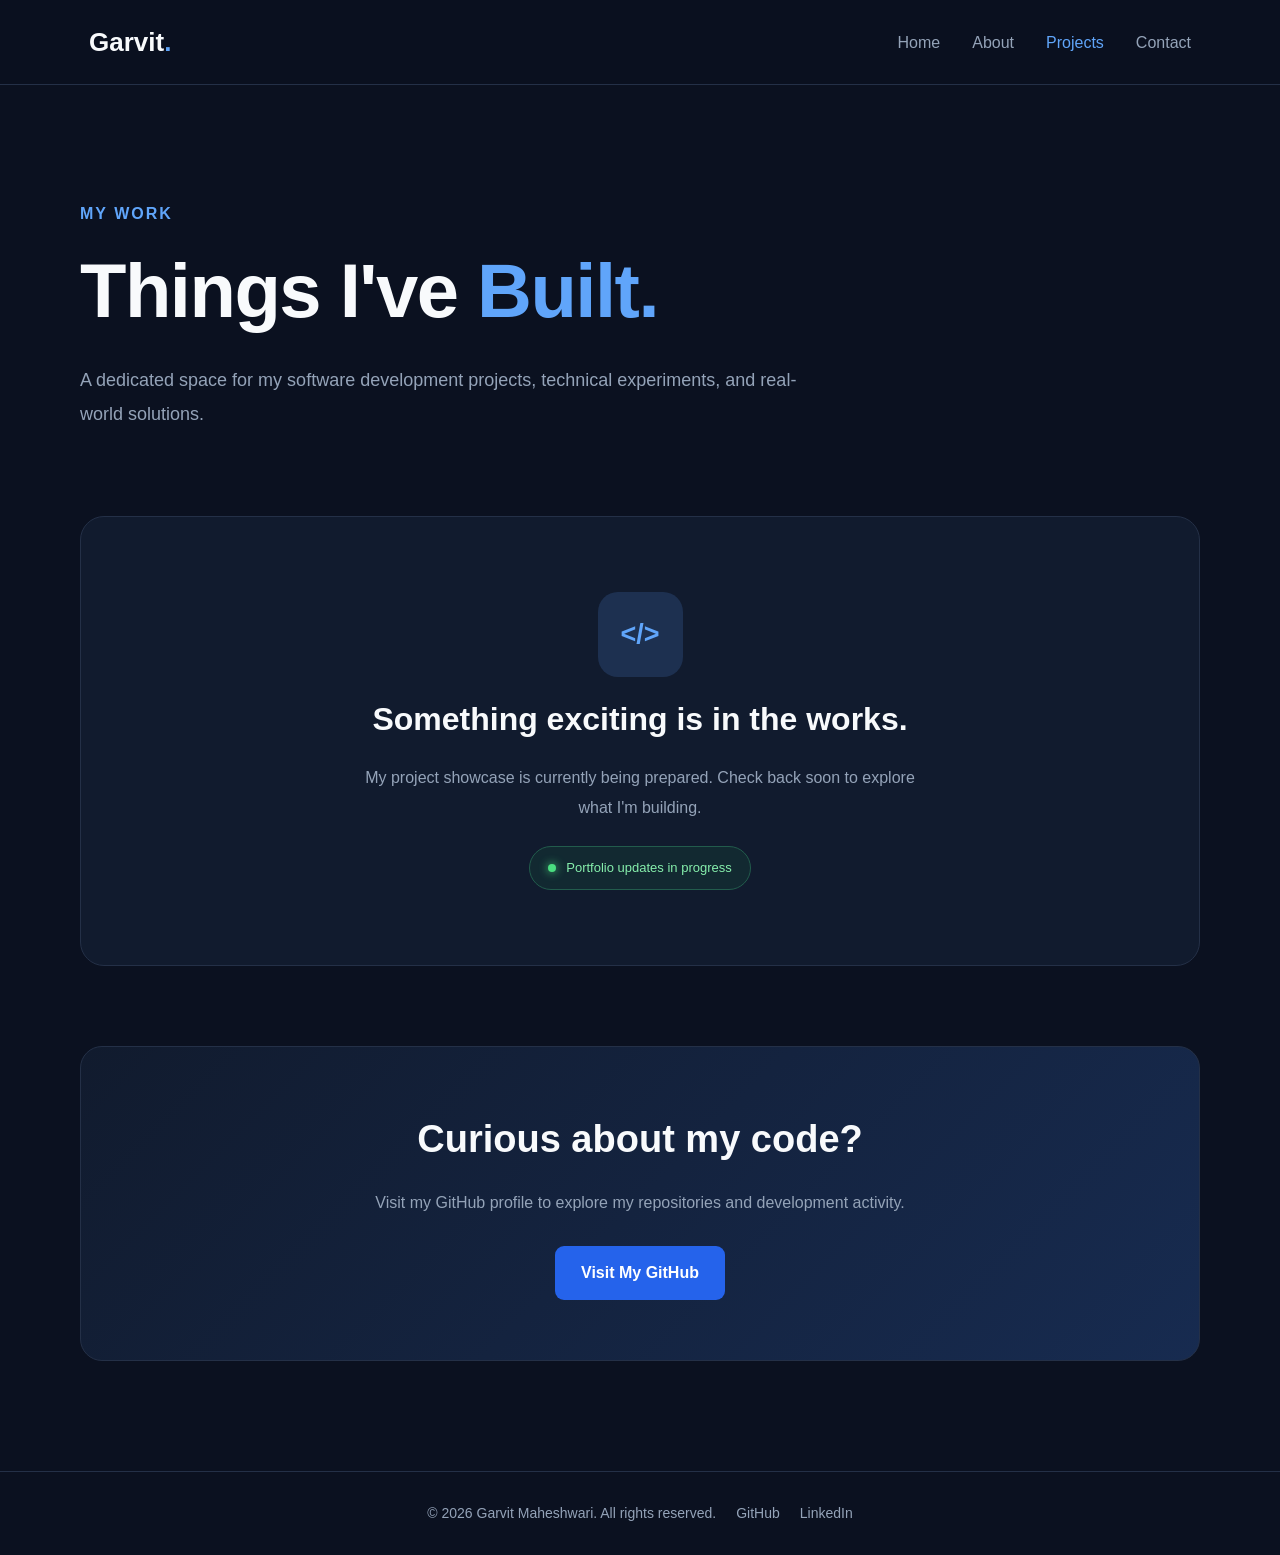
==== projects.html @ 24f5c104 "Complete responsive developer portfolio" ====
<!DOCTYPE html>
<html lang="en">
<head>
    <meta charset="UTF-8">
    <meta name="viewport"
          content="width=device-width, initial-scale=1.0">
    <meta name="description"
          content="Software development projects by Garvit Maheshwari.">

    <title>Projects | Garvit Maheshwari</title>

    <link rel="stylesheet" href="./css/style.css">
    <script src="./js/script.js" defer></script>
</head>
<body>

    <!-- NAVIGATION -->
    <header class="site-header">
        <nav class="navbar" aria-label="Main navigation">

            <a href="index.html" class="logo">
                Garvit<span>.</span>
            </a>

            <button class="menu-toggle"
                    type="button"
                    aria-label="Open navigation menu"
                    aria-expanded="false"
                    aria-controls="primary-navigation">
                <span></span>
                <span></span>
                <span></span>
            </button>

            <ul class="nav-links" id="primary-navigation">
                <li><a href="index.html">Home</a></li>
                <li><a href="about.html">About</a></li>
                <li>
                    <a href="projects.html"
                       aria-current="page">Projects</a>
                </li>
                <li><a href="contact.html">Contact</a></li>
            </ul>

        </nav>
    </header>

    <main class="projects-page">

        <!-- HERO -->
        <section class="projects-hero">

            <p class="eyebrow">MY WORK</p>

            <h1>
                Things I've <span>Built.</span>
            </h1>

            <p class="projects-description">
                A dedicated space for my software development
                projects, technical experiments, and
                real-world solutions.
            </p>

        </section>

        <!-- PROJECTS SHOWCASE -->
        <section class="projects-section"
                 aria-labelledby="projects-heading">

            <div class="projects-empty">

                <div class="projects-icon"
                     aria-hidden="true">
                    &lt;/&gt;
                </div>

                <h2 id="projects-heading">
                    Something exciting is in the works.
                </h2>

                <p>
                    My project showcase is currently being
                    prepared. Check back soon to explore
                    what I'm building.
                </p>

                <div class="project-status">
                    <span class="status-dot"></span>
                    Portfolio updates in progress
                </div>

            </div>

        </section>

        <!-- GITHUB -->
        <section class="projects-github">

            <h2>Curious about my code?</h2>

            <p>
                Visit my GitHub profile to explore my
                repositories and development activity.
            </p>

            <a href="https://github.com/Garvit0709"
               class="btn btn-primary"
               target="_blank"
               rel="noopener noreferrer">
                Visit My GitHub
            </a>

        </section>

    </main>

    <!-- FOOTER -->
    <footer class="site-footer">
        <p>
            &copy; 2026 Garvit Maheshwari.
            All rights reserved.
        </p>

        <a href="https://github.com/Garvit0709"
           target="_blank"
           rel="noopener noreferrer">GitHub</a>

        <a href="https://www.linkedin.com/in/garvit-maheshwari-7059ba31b"
           target="_blank"
           rel="noopener noreferrer">LinkedIn</a>
    </footer>

</body>
</html>
---- css/style.css ----
/* ===== GLOBAL DESIGN SYSTEM ===== */
:root {
  --bg: #0b1120;
  --surface: #111b2e;
  --text: #f8fafc;
  --muted: #94a3b8;
  --accent: #60a5fa;
  --primary: #2563eb;
  --border: #243047;
}

* {
  margin: 0;
  padding: 0;
  box-sizing: border-box;
}

html {
  scroll-behavior: smooth;
}

body {
  font-family: "Segoe UI", Arial, sans-serif;
  background: var(--bg);
  color: var(--text);
  line-height: 1.7;
}

a {
  color: inherit;
  text-decoration: none;
}

ul {
  list-style: none;
}

/* ===== NAVIGATION ===== */
.site-header {
  position: sticky;
  top: 0;
  z-index: 100;
  background: rgba(11, 17, 32, 0.95);
  border-bottom: 1px solid var(--border);
}

.navbar {
  max-width: 1150px;
  margin: auto;
  padding: 20px 24px;
  display: flex;
  justify-content: space-between;
  align-items: center;
}

.logo {
  font-size: 26px;
  font-weight: 800;
}

.logo span,
.hero h1 span {
  color: var(--accent);
}

.nav-links {
  display: flex;
  gap: 32px;
}

.nav-links a {
  color: var(--muted);
  font-weight: 500;
  transition: color 0.3s ease;
}

.nav-links a:hover,
.nav-links a[aria-current="page"] {
  color: var(--accent);
}

/* ===== HERO SECTION ===== */
.hero {
  min-height: 80vh;
  max-width: 1150px;
  margin: auto;
  padding: 110px 24px;
  display: flex;
  flex-direction: column;
  justify-content: center;
}

.eyebrow {
  color: var(--accent);
  font-weight: 600;
  letter-spacing: 2px;
  margin-bottom: 18px;
}

.hero h1 {
  font-size: clamp(38px, 6vw, 68px);
  line-height: 1.15;
  margin-bottom: 20px;
}

.hero h2 {
  font-size: clamp(20px, 3vw, 30px);
  color: var(--muted);
  margin-bottom: 24px;
}

.hero-description {
  max-width: 650px;
  color: var(--muted);
  font-size: 17px;
  margin-bottom: 32px;
}

/* ===== BUTTONS ===== */
.hero-actions {
  display: flex;
  flex-wrap: wrap;
  gap: 16px;
}

.btn {
  display: inline-block;
  padding: 13px 26px;
  border-radius: 9px;
  font-weight: 600;
  transition: transform 0.3s, background 0.3s;
}

.btn:hover {
  transform: translateY(-3px);
}

.btn-primary {
  background: var(--primary);
  color: white;
}

.btn-primary:hover {
  background: #1d4ed8;
}

.btn-outline {
  border: 1px solid var(--accent);
  color: var(--accent);
}

.btn-outline:hover {
  background: rgba(96, 165, 250, 0.1);
}

/* ===== FOOTER ===== */
.site-footer {
  border-top: 1px solid var(--border);
  padding: 30px 24px;
  display: flex;
  justify-content: center;
  align-items: center;
  flex-wrap: wrap;
  gap: 20px;
  color: var(--muted);
  font-size: 14px;
}

.site-footer a:hover {
  color: var(--accent);
}

/* ===== ACCESSIBILITY ===== */
:focus-visible {
  outline: 2px solid var(--accent);
  outline-offset: 4px;
}

/* ===== RESPONSIVE DESIGN ===== */
@media (max-width: 768px) {
  .navbar {
    flex-direction: column;
    gap: 16px;
  }

  .nav-links {
    flex-wrap: wrap;
    justify-content: center;
    gap: 12px 20px;
  }

  .hero {
    min-height: 70vh;
    padding: 75px 24px;
  }

  .hero-description {
    font-size: 16px;
  }
}

@media (max-width: 480px) {
  .hero-actions {
    flex-direction: column;
    align-items: stretch;
  }

  .btn {
    text-align: center;
  }

  .site-footer {
    text-align: center;
  }
}

@media (prefers-reduced-motion: reduce) {
  html {
    scroll-behavior: auto;
  }

  .btn,
  .nav-links a {
    transition: none;
  }
}

/* ====================================
   ABOUT PAGE - SPACING IMPROVEMENTS
==================================== */

/* Main container with left and right space */
.about-page {
    width: 100%;
    max-width: 1250px;
    margin: 0 auto;

    /* Top | Right | Bottom | Left */
    padding: 70px 65px 120px;
}

/* Hero spacing */
.about-hero {
    padding: 70px 0 100px;
}

.about-hero h1 {
    margin-top: 25px;
    margin-bottom: 35px;
    line-height: 1.2;
}

.about-lead {
    max-width: 780px;
    line-height: 2;
    margin-bottom: 25px;
}

/* More spacing between sections */
.about-section {
    padding: 85px 0;
}

.about-section h2 {
    margin-top: 15px;
    margin-bottom: 30px;
    line-height: 1.3;
}

.section-description {
    max-width: 750px;
    line-height: 1.9;
    margin-bottom: 40px;
}

/* Stats cards */
.about-stats {
    gap: 28px;
    margin-top: 65px;
}

.stat-card {
    padding: 35px 30px;
    min-height: 150px;
}

/* Skills section */
.skill-tabs {
    gap: 15px;
    margin-top: 35px;
    margin-bottom: 35px;
}

.skill-showcase {
    gap: 18px;
}

.skill-chip {
    padding: 18px 28px;
}

/* Experience section */
.experience-layout {
    gap: 35px;
    margin-top: 45px;
}

.experience-tabs {
    gap: 16px;
}

.experience-tab {
    padding: 16px 22px;
}

.experience-detail {
    padding: 45px;
    line-height: 1.9;
}

/* Education */
.feature-card {
    padding: 40px;
    gap: 30px;
}

/* Achievements */
.achievement-grid {
    gap: 28px;
    margin-top: 40px;
}

.achievement-card {
    padding: 35px 30px;
    min-height: 200px;
}

.achievement-card h3 {
    line-height: 1.5;
}

/* Contact CTA */
.about-cta {
    margin-top: 90px;
    padding: 75px 45px;
}

.about-cta p {
    line-height: 1.9;
}

/* ====================================
   TABLET RESPONSIVENESS
==================================== */

@media (max-width: 992px) {
    .about-page {
        padding: 55px 40px 90px;
    }

    .about-section {
        padding: 65px 0;
    }

    .about-stats,
    .achievement-grid {
        gap: 18px;
    }

    .experience-layout {
        grid-template-columns: 1fr;
    }
}

/* ====================================
   MOBILE RESPONSIVENESS
==================================== */

@media (max-width: 600px) {
    .about-page {
        padding: 35px 22px 75px;
    }

    .about-hero {
        padding: 50px 0 65px;
    }

    .about-hero h1 {
        font-size: clamp(36px, 9vw, 48px);
    }

    .about-lead {
        font-size: 16px;
        line-height: 1.8;
    }

    .about-section {
        padding: 50px 0;
    }

    .about-stats,
    .achievement-grid {
        grid-template-columns: 1fr;
    }

    .stat-card,
    .achievement-card {
        padding: 25px;
    }

    .experience-detail {
        padding: 25px;
    }

    .feature-card {
        padding: 25px;
        gap: 18px;
    }

    .about-cta {
        margin-top: 55px;
        padding: 45px 22px;
    }
}

/* ==========================================
   ABOUT PAGE - COMPLETE LAYOUT FIX
========================================== */

.about-page {
    width: 100%;
    max-width: 1250px;
    margin: 0 auto;
    padding: 60px 65px 110px;
    color: #f8fafc;
}

/* ===== ABOUT HERO ===== */

.about-page .about-hero {
    padding: 55px 0 75px;
}

.about-page .status-pill {
    display: inline-flex;
    align-items: center;
    gap: 10px;
    padding: 9px 18px;
    border: 1px solid #225c4c;
    border-radius: 100px;
    background: rgba(34, 197, 94, 0.08);
    color: #86efac;
    font-size: 13px;
    margin-bottom: 30px;
}

.about-page .status-dot {
    display: inline-block;
    width: 9px;
    height: 9px;
    background: #4ade80;
    border-radius: 50%;
    box-shadow: 0 0 12px #4ade80;
}

.about-page .about-hero h1 {
    font-size: clamp(42px, 6vw, 76px);
    line-height: 1.15;
    letter-spacing: -1.5px;
    margin: 20px 0 30px;
}

.about-page .about-hero h1 span,
.about-page .about-section h2 span,
.about-page .about-cta h2 span {
    color: #60a5fa;
}

.about-page .about-lead {
    max-width: 800px;
    color: #94a3b8;
    font-size: 18px;
    line-height: 1.9;
}

/* ===== STATISTICS ===== */

.about-page .about-stats {
    display: grid;
    grid-template-columns: repeat(3, minmax(0, 1fr));
    gap: 24px;
    margin-top: 55px;
}

.about-page .stat-card {
    display: flex;
    flex-direction: column;
    justify-content: center;
    gap: 12px;
    padding: 30px;
    min-height: 155px;
    background: #111b2e;
    border: 1px solid #243047;
    border-radius: 16px;
    transition: transform 0.3s, border-color 0.3s;
}

.about-page .stat-card strong {
    display: block;
    font-size: 34px;
    color: #60a5fa;
    line-height: 1.2;
}

.about-page .stat-card span {
    color: #94a3b8;
    font-size: 14px;
}

/* ===== ALL ABOUT SECTIONS ===== */

.about-page .about-section {
    padding: 75px 0;
}

.about-page .about-section h2 {
    font-size: clamp(30px, 4vw, 44px);
    margin: 12px 0 24px;
    line-height: 1.3;
}

.about-page .section-description {
    max-width: 750px;
    color: #94a3b8;
    line-height: 1.8;
    margin-bottom: 30px;
}

/* ===== SKILLS ===== */

.about-page .skill-tabs {
    display: flex;
    flex-wrap: wrap;
    gap: 12px;
    margin: 30px 0;
}

.about-page .skill-tab,
.about-page .experience-tab {
    padding: 12px 20px;
    border-radius: 10px;
    border: 1px solid #243047;
    background: #111b2e;
    color: #94a3b8;
    font: inherit;
    cursor: pointer;
    transition: 0.3s ease;
}

.about-page .skill-tab.active,
.about-page .experience-tab.active,
.about-page .skill-tab:hover,
.about-page .experience-tab:hover {
    background: #2563eb;
    border-color: #2563eb;
    color: white;
}

.about-page .skill-showcase {
    display: flex;
    flex-wrap: wrap;
    gap: 15px;
}

.about-page .skill-chip {
    padding: 16px 24px;
    background: #111b2e;
    border: 1px solid #243047;
    border-radius: 12px;
    font-weight: 600;
    transition: transform 0.3s, border-color 0.3s;
}

.about-page .skill-chip:hover {
    transform: translateY(-5px);
    border-color: #60a5fa;
}

.about-page .skill-chip.is-hidden {
    display: none;
}

/* ===== EXPERIENCE ===== */

.about-page .experience-layout {
    display: grid;
    grid-template-columns: 260px minmax(0, 1fr);
    gap: 30px;
    margin-top: 35px;
}

.about-page .experience-tabs {
    display: flex;
    flex-direction: column;
    gap: 14px;
}

.about-page .experience-tab {
    text-align: left;
}

.about-page .experience-detail {
    padding: 35px;
    background: #111b2e;
    border: 1px solid #243047;
    border-radius: 16px;
    min-height: 230px;
}

.about-page .experience-detail h3 {
    font-size: 23px;
    margin: 12px 0;
}

.about-page .experience-detail p {
    color: #94a3b8;
    line-height: 1.8;
}

.about-page .experience-date,
.about-page .company {
    color: #60a5fa !important;
}

/* ===== EDUCATION ===== */

.about-page .feature-card {
    display: flex;
    align-items: center;
    gap: 25px;
    padding: 35px;
    background: #111b2e;
    border: 1px solid #243047;
    border-radius: 16px;
}

.about-page .feature-icon {
    font-size: 40px;
}

.about-page .feature-card p {
    color: #94a3b8;
    line-height: 1.8;
}

/* ===== ACHIEVEMENTS ===== */

.about-page .achievement-grid {
    display: grid;
    grid-template-columns: repeat(3, minmax(0, 1fr));
    gap: 22px;
    margin-top: 35px;
}

.about-page .achievement-card {
    padding: 28px;
    background: #111b2e;
    border: 1px solid #243047;
    border-radius: 16px;
    transition: transform 0.3s, border-color 0.3s;
}

.about-page .achievement-card h3 {
    font-size: 17px;
    margin: 15px 0 10px;
}

.about-page .achievement-card p {
    color: #94a3b8;
    font-size: 14px;
}

.about-page .achievement-card > span {
    font-size: 28px;
}

.about-page .stat-card:hover,
.about-page .achievement-card:hover,
.about-page .feature-card:hover {
    transform: translateY(-5px);
    border-color: #60a5fa;
}

/* ===== CONTACT CTA ===== */

.about-page .about-cta {
    text-align: center;
    padding: 65px 35px;
    margin-top: 65px;
    background: linear-gradient(135deg, #111b2e, #172b50);
    border: 1px solid #243047;
    border-radius: 20px;
}

.about-page .about-cta h2 {
    font-size: clamp(28px, 4vw, 42px);
}

.about-page .about-cta p {
    color: #94a3b8;
    margin: 20px 0 30px;
}

/* ===== SCROLL ANIMATIONS ===== */

.about-page .reveal {
    opacity: 1;
    transform: none;
}

/* ===== TABLET ===== */

@media (max-width: 992px) {
    .about-page {
        padding: 50px 40px 90px;
    }

    .about-page .experience-layout {
        grid-template-columns: 1fr;
    }

    .about-page .experience-tabs {
        flex-direction: row;
        flex-wrap: wrap;
    }

    .about-page .achievement-grid {
        grid-template-columns: repeat(2, minmax(0, 1fr));
    }
}

/* ===== MOBILE ===== */

@media (max-width: 600px) {
    .about-page {
        padding: 35px 22px 70px;
    }

    .about-page .about-hero {
        padding: 45px 0 55px;
    }

    .about-page .about-hero h1 {
        font-size: 40px;
    }

    .about-page .about-lead {
        font-size: 16px;
    }

    .about-page .about-stats,
    .about-page .achievement-grid {
        grid-template-columns: 1fr;
    }

    .about-page .about-section {
        padding: 50px 0;
    }

    .about-page .stat-card,
    .about-page .achievement-card,
    .about-page .experience-detail,
    .about-page .feature-card {
        padding: 24px;
    }

    .about-page .about-cta {
        padding: 45px 22px;
    }
}

/* Skill filter visibility */
.about-page .skill-chip.is-hidden {
    display: none !important;
}

/* Interactive button cursor */
.about-page .skill-tab,
.about-page .experience-tab {
    cursor: pointer;
}

/* Active skill and experience buttons */
.about-page .skill-tab.active,
.about-page .experience-tab.active {
    background-color: #2563eb;
    color: #ffffff;
    border-color: #2563eb;
}

/* ====================================
   PROJECTS PAGE
==================================== */

.projects-page {
    width: 100%;
    max-width: 1250px;
    margin: 0 auto;
    padding: 80px 65px 110px;
}

/* Hero */
.projects-hero {
    padding: 35px 0 65px;
}

.projects-hero h1 {
    font-size: clamp(42px, 6vw, 76px);
    line-height: 1.15;
    letter-spacing: -1.5px;
    margin: 20px 0 28px;
}

.projects-hero h1 span {
    color: var(--accent);
}

.projects-description {
    color: var(--muted);
    font-size: 18px;
    line-height: 1.9;
    max-width: 750px;
}

/* Empty projects state */
.projects-section {
    margin: 20px 0 80px;
}

.projects-empty {
    min-height: 420px;
    padding: 75px 35px;
    background: var(--surface);
    border: 1px solid var(--border);
    border-radius: 24px;

    display: flex;
    flex-direction: column;
    align-items: center;
    justify-content: center;
    text-align: center;
    gap: 22px;

    transition: border-color 0.3s ease,
                transform 0.3s ease;
}

.projects-empty:hover {
    border-color: var(--accent);
    transform: translateY(-4px);
}

.projects-icon {
    width: 85px;
    height: 85px;
    display: flex;
    align-items: center;
    justify-content: center;
    border-radius: 20px;
    background: #1d3050;
    color: var(--accent);
    font-size: 27px;
    font-weight: 800;
}

.projects-empty h2 {
    font-size: clamp(23px, 3vw, 32px);
    line-height: 1.3;
}

.projects-empty > p {
    max-width: 560px;
    color: var(--muted);
    line-height: 1.9;
}

/* Status indicator */
.project-status {
    display: inline-flex;
    align-items: center;
    gap: 10px;
    padding: 10px 18px;
    border-radius: 100px;
    border: 1px solid #225c4c;
    background: rgba(34, 197, 94, 0.08);
    color: #86efac;
    font-size: 13px;
}

.project-status .status-dot {
    width: 8px;
    height: 8px;
    background: #4ade80;
    border-radius: 50%;
    box-shadow: 0 0 10px #4ade80;
}

/* GitHub section */
.projects-github {
    padding: 60px 35px;
    text-align: center;
    background: linear-gradient(135deg, #111b2e, #172b50);
    border: 1px solid var(--border);
    border-radius: 22px;
}

.projects-github h2 {
    font-size: clamp(25px, 4vw, 38px);
}

.projects-github p {
    color: var(--muted);
    margin: 18px auto 30px;
    max-width: 550px;
}

.projects-github .btn {
    display: inline-block;
}

/* Responsive layout */
@media (max-width: 992px) {
    .projects-page {
        padding: 60px 40px 90px;
    }
}

@media (max-width: 600px) {
    .projects-page {
        padding: 40px 22px 75px;
    }

    .projects-hero {
        padding: 25px 0 45px;
    }

    .projects-description {
        font-size: 16px;
    }

    .projects-empty {
        padding: 50px 22px;
        min-height: 360px;
    }

    .projects-section {
        margin-bottom: 55px;
    }

    .projects-github {
        padding: 45px 22px;
    }
}

@media (prefers-reduced-motion: reduce) {
    .projects-empty {
        transition: none;
    }

    .projects-empty:hover {
        transform: none;
    }
}

/* =========================================
   CONTACT PAGE
========================================= */

.contact-page {
    width: 100%;
    max-width: 1250px;
    margin: 0 auto;
    padding: 80px 65px 110px;
}

/* ===== HERO ===== */

.contact-hero {
    padding: 35px 0 75px;
}

.contact-hero h1 {
    font-size: clamp(42px, 6vw, 76px);
    line-height: 1.15;
    letter-spacing: -1.5px;
    margin: 20px 0 30px;
}

.contact-hero h1 span,
.contact-bottom h2 span {
    color: var(--accent);
}

.contact-hero > p:last-child {
    color: var(--muted);
    font-size: 18px;
    line-height: 1.9;
    max-width: 760px;
}

/* ===== TWO COLUMN LAYOUT ===== */

.contact-layout {
    display: grid;
    grid-template-columns: minmax(0, 0.9fr) minmax(0, 1.1fr);
    gap: 45px;
    align-items: start;
}

/* ===== CONTACT INFORMATION ===== */

.contact-info h2 {
    font-size: 32px;
    margin-bottom: 14px;
}

.contact-intro {
    color: var(--muted);
    line-height: 1.8;
    margin-bottom: 30px;
}

.contact-card {
    display: flex;
    align-items: center;
    gap: 18px;
    padding: 24px;
    margin-bottom: 18px;

    background: var(--surface);
    border: 1px solid var(--border);
    border-radius: 16px;

    transition: transform 0.3s,
                border-color 0.3s,
                background 0.3s;
}

.contact-card:hover {
    transform: translateY(-4px);
    border-color: var(--accent);
    background: #172640;
}

.contact-icon {
    width: 52px;
    height: 52px;
    flex-shrink: 0;

    display: flex;
    align-items: center;
    justify-content: center;

    background: #1d3050;
    color: var(--accent);
    border-radius: 13px;

    font-size: 20px;
    font-weight: 700;
}

.contact-card-text {
    display: flex;
    flex-direction: column;
    gap: 5px;
    min-width: 0;
}

.contact-card-text strong {
    color: var(--text);
    font-size: 17px;
}

.contact-card-text > span {
    color: var(--muted);
    font-size: 14px;
    overflow-wrap: anywhere;
}

.contact-arrow {
    margin-left: auto;
    color: var(--accent);
    font-size: 22px;
}

.contact-note {
    display: flex;
    align-items: flex-start;
    gap: 12px;
    margin-top: 30px;

    color: var(--muted);
    font-size: 14px;
    line-height: 1.7;
}

.contact-note-dot {
    width: 9px;
    height: 9px;
    flex-shrink: 0;
    margin-top: 7px;

    border-radius: 50%;
    background: #4ade80;
    box-shadow: 0 0 10px #4ade80;
}

/* ===== CONTACT FORM ===== */

.contact-form-card {
    padding: 38px;
    background: var(--surface);
    border: 1px solid var(--border);
    border-radius: 22px;
}

.form-heading {
    margin-bottom: 30px;
}

.form-heading h2 {
    font-size: 29px;
    margin-bottom: 10px;
}

.form-heading p {
    color: var(--muted);
    font-size: 15px;
    line-height: 1.7;
}

.form-group {
    display: flex;
    flex-direction: column;
    gap: 10px;
    margin-bottom: 24px;
}

.form-group label {
    font-size: 14px;
    font-weight: 600;
    color: #e2e8f0;
}

.form-group input,
.form-group select,
.form-group textarea {
    width: 100%;
    min-width: 0;
    padding: 15px 17px;

    background: #0b1120;
    color: #f8fafc;

    border: 1px solid #334155;
    border-radius: 10px;

    font: inherit;
    font-size: 15px;

    outline: none;
    transition: border-color 0.3s,
                box-shadow 0.3s;
}

.form-group input::placeholder,
.form-group textarea::placeholder {
    color: #718096;
}

.form-group input:focus,
.form-group select:focus,
.form-group textarea:focus {
    border-color: var(--accent);
    box-shadow: 0 0 0 3px rgba(96,165,250,0.12);
}

.form-group textarea {
    resize: vertical;
    min-height: 140px;
}

.form-group select {
    cursor: pointer;
}

/* Submit button */

.contact-submit {
    width: 100%;
    padding: 16px 22px;

    display: flex;
    justify-content: center;
    align-items: center;
    gap: 12px;

    background: var(--primary);
    color: white;

    border: none;
    border-radius: 10px;

    font: inherit;
    font-weight: 600;
    cursor: pointer;

    transition: background 0.3s,
                transform 0.3s;
}

.contact-submit:hover {
    background: #1d4ed8;
    transform: translateY(-3px);
}

.contact-submit:focus-visible {
    outline: 2px solid var(--accent);
    outline-offset: 4px;
}

.form-feedback {
    margin-top: 14px;
    color: #86efac;
    font-size: 14px;
}

.form-feedback:empty {
    display: none;
}

.form-disclaimer {
    color: var(--muted);
    font-size: 12px;
    line-height: 1.7;
    margin-top: 20px;
}

/* ===== BOTTOM CTA ===== */

.contact-bottom {
    margin-top: 100px;
    padding: 65px 35px;
    text-align: center;

    background: linear-gradient(135deg, #111b2e, #172b50);
    border: 1px solid var(--border);
    border-radius: 22px;
}

.contact-bottom h2 {
    font-size: clamp(28px, 4vw, 42px);
    margin: 18px 0;
}

.contact-bottom > p:last-child {
    max-width: 600px;
    margin: auto;
    color: var(--muted);
    line-height: 1.8;
}

/* ===== TABLET ===== */

@media (max-width: 992px) {
    .contact-page {
        padding: 60px 40px 90px;
    }

    .contact-layout {
        grid-template-columns: 1fr;
        gap: 45px;
    }
}

/* ===== MOBILE ===== */

@media (max-width: 600px) {
    .contact-page {
        padding: 40px 22px 75px;
    }

    .contact-hero {
        padding: 25px 0 50px;
    }

    .contact-hero > p:last-child {
        font-size: 16px;
    }

    .contact-info h2 {
        font-size: 27px;
    }

    .contact-form-card {
        padding: 25px 20px;
    }

    .contact-card {
        padding: 18px;
        gap: 12px;
    }

    .contact-icon {
        width: 44px;
        height: 44px;
    }

    .contact-bottom {
        margin-top: 65px;
        padding: 45px 22px;
    }
}

@media (prefers-reduced-motion: reduce) {
    .contact-card,
    .contact-submit {
        transition: none;
    }

    .contact-card:hover,
    .contact-submit:hover {
        transform: none;
    }
}

/* ===== RESUME DOWNLOAD BUTTON ===== */

.btn-resume {
    background: #172640;
    color: #e2e8f0;
    border: 1px solid #334155;
}

.btn-resume:hover {
    background: #223653;
    border-color: #60a5fa;
    color: #ffffff;
}

/* ===== FINAL RESPONSIVE NAVIGATION ===== */

.menu-toggle {
    display: none;
    width: 44px;
    height: 44px;
    padding: 10px;
    border: 1px solid var(--border);
    border-radius: 10px;
    background: var(--surface);
    cursor: pointer;
}

.menu-toggle span {
    display: block;
    width: 100%;
    height: 2px;
    margin: 5px 0;
    border-radius: 2px;
    background: var(--text);
}

@media (max-width: 768px) {
    .navbar {
        display: flex;
        flex-direction: row;
        flex-wrap: wrap;
        justify-content: space-between;
        align-items: center;
        gap: 12px;
        padding: 16px 22px;
    }

    .menu-toggle {
        display: block;
    }

    .nav-links {
        display: none;
        flex-direction: column;
        width: 100%;
        gap: 0;
        padding: 10px 0;
    }

    .nav-links.menu-open {
        display: flex;
    }

    .nav-links li {
        width: 100%;
    }

    .nav-links a {
        display: block;
        padding: 12px 14px;
        border-radius: 8px;
    }

    .nav-links a:hover {
        background: var(--surface);
    }
}
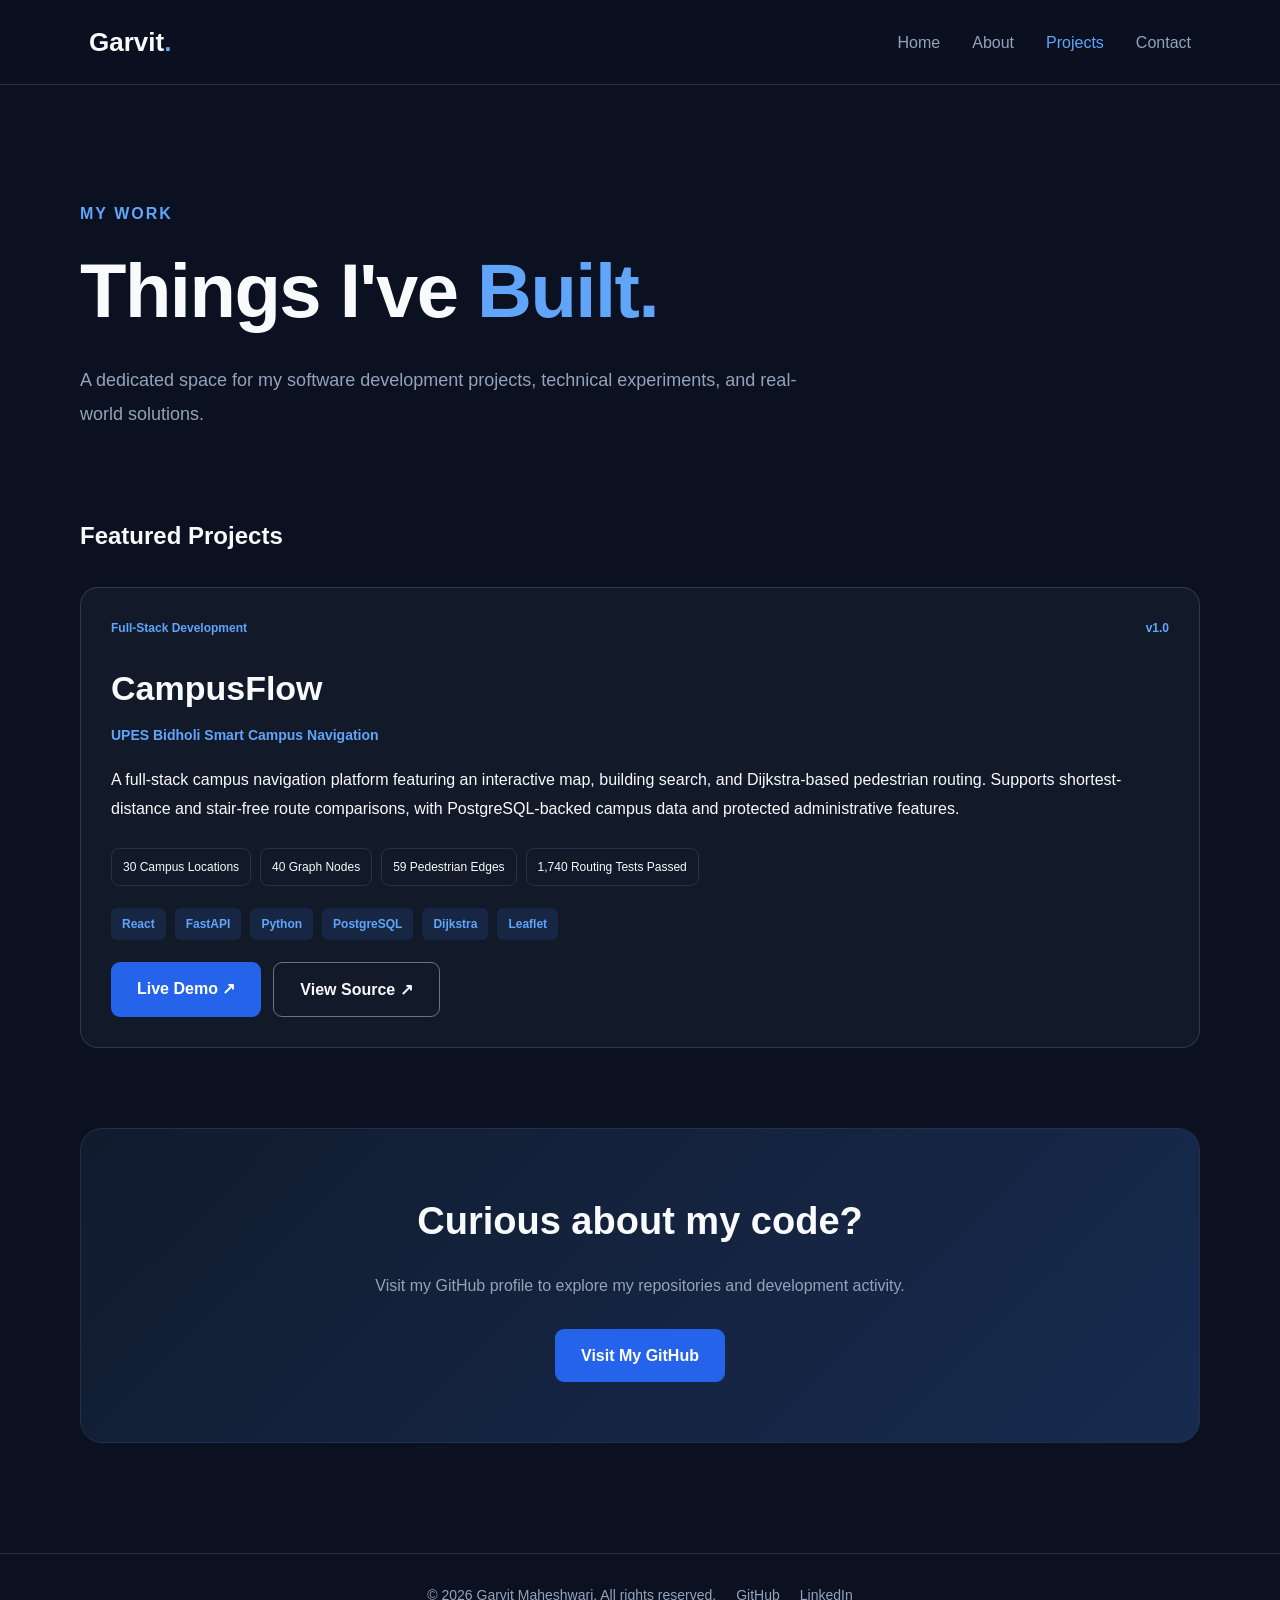
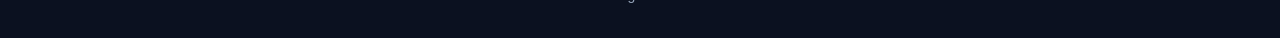
==== commit 87d81de1: "Add CampusFlow v1.0 to featured projects" ====
--- a/projects.html
+++ b/projects.html
@@ -66,34 +66,80 @@
         </section>
 
         <!-- PROJECTS SHOWCASE -->
-        <section class="projects-section"
-                 aria-labelledby="projects-heading">
+        
+<!-- PROJECTS SHOWCASE -->
+<section class="projects-section"
+         aria-labelledby="projects-heading">
 
-            <div class="projects-empty">
+    <h2 id="projects-heading">Featured Projects</h2>
 
-                <div class="projects-icon"
-                     aria-hidden="true">
-                    &lt;/&gt;
-                </div>
+    <div class="portfolio-project-grid">
 
-                <h2 id="projects-heading">
-                    Something exciting is in the works.
-                </h2>
+        <article class="portfolio-project-card">
 
-                <p>
-                    My project showcase is currently being
-                    prepared. Check back soon to explore
-                    what I'm building.
-                </p>
-
-                <div class="project-status">
-                    <span class="status-dot"></span>
-                    Portfolio updates in progress
-                </div>
-
+            <div class="portfolio-project-top">
+                <span class="portfolio-project-category">
+                    Full-Stack Development
+                </span>
+                <span class="portfolio-project-version">
+                    v1.0
+                </span>
             </div>
 
-        </section>
+            <h3>CampusFlow</h3>
+
+            <p class="portfolio-project-subtitle">
+                UPES Bidholi Smart Campus Navigation
+            </p>
+
+            <p class="portfolio-project-description">
+                A full-stack campus navigation platform
+                featuring an interactive map, building
+                search, and Dijkstra-based pedestrian
+                routing. Supports shortest-distance and
+                stair-free route comparisons, with
+                PostgreSQL-backed campus data and
+                protected administrative features.
+            </p>
+
+            <div class="portfolio-project-highlights">
+                <span>30 Campus Locations</span>
+                <span>40 Graph Nodes</span>
+                <span>59 Pedestrian Edges</span>
+                <span>1,740 Routing Tests Passed</span>
+            </div>
+
+            <div class="portfolio-project-tech">
+                <span>React</span>
+                <span>FastAPI</span>
+                <span>Python</span>
+                <span>PostgreSQL</span>
+                <span>Dijkstra</span>
+                <span>Leaflet</span>
+            </div>
+
+            <div class="portfolio-project-actions">
+                <a href="https://garvit0709.github.io/CampusFlow/"
+                   class="btn btn-primary"
+                   target="_blank"
+                   rel="noopener noreferrer">
+                    Live Demo ↗
+                </a>
+
+                <a href="https://github.com/Garvit0709/CampusFlow"
+                   class="btn portfolio-project-secondary"
+                   target="_blank"
+                   rel="noopener noreferrer">
+                    View Source ↗
+                </a>
+            </div>
+
+        </article>
+
+    </div>
+
+</section>
+
 
         <!-- GITHUB -->
         <section class="projects-github">
--- a/css/style.css
+++ b/css/style.css
@@ -1412,3 +1412,110 @@
         background: var(--surface);
     }
 }
+
+/* Featured project showcase */
+
+.portfolio-project-grid {
+    display: grid;
+    grid-template-columns: repeat(auto-fit, minmax(min(100%, 320px), 1fr));
+    gap: 24px;
+    margin-top: 30px;
+}
+
+.portfolio-project-card {
+    padding: 30px;
+    border: 1px solid rgba(130, 150, 180, 0.25);
+    border-radius: 18px;
+    background: rgba(130, 150, 180, 0.06);
+    transition: transform 0.2s ease, border-color 0.2s ease;
+}
+
+.portfolio-project-card:hover {
+    transform: translateY(-4px);
+    border-color: #3b82f6;
+}
+
+.portfolio-project-top {
+    display: flex;
+    justify-content: space-between;
+    align-items: center;
+    gap: 12px;
+    margin-bottom: 22px;
+}
+
+.portfolio-project-category,
+.portfolio-project-version {
+    font-size: 12px;
+    font-weight: 600;
+    color: #60a5fa;
+}
+
+.portfolio-project-card h3 {
+    font-size: clamp(26px, 4vw, 34px);
+    margin-bottom: 6px;
+}
+
+.portfolio-project-subtitle {
+    font-size: 14px;
+    font-weight: 600;
+    color: #60a5fa;
+    margin-bottom: 18px;
+}
+
+.portfolio-project-description {
+    line-height: 1.8;
+    margin-bottom: 24px;
+}
+
+.portfolio-project-highlights,
+.portfolio-project-tech {
+    display: flex;
+    flex-wrap: wrap;
+    gap: 9px;
+    margin-bottom: 22px;
+}
+
+.portfolio-project-highlights span {
+    padding: 8px 11px;
+    border: 1px solid rgba(130, 150, 180, 0.2);
+    border-radius: 8px;
+    font-size: 12px;
+}
+
+.portfolio-project-tech span {
+    padding: 6px 11px;
+    background: rgba(59, 130, 246, 0.12);
+    color: #60a5fa;
+    border-radius: 6px;
+    font-size: 12px;
+    font-weight: 600;
+}
+
+.portfolio-project-actions {
+    display: flex;
+    flex-wrap: wrap;
+    gap: 12px;
+}
+
+.portfolio-project-secondary {
+    border: 1px solid #64748b;
+    background: transparent;
+    color: inherit;
+}
+
+@media (max-width: 480px) {
+    .portfolio-project-card {
+        padding: 20px;
+    }
+
+    .portfolio-project-actions a {
+        flex: 1;
+        text-align: center;
+    }
+}
+
+@media (prefers-reduced-motion: reduce) {
+    .portfolio-project-card {
+        transition: none;
+    }
+}
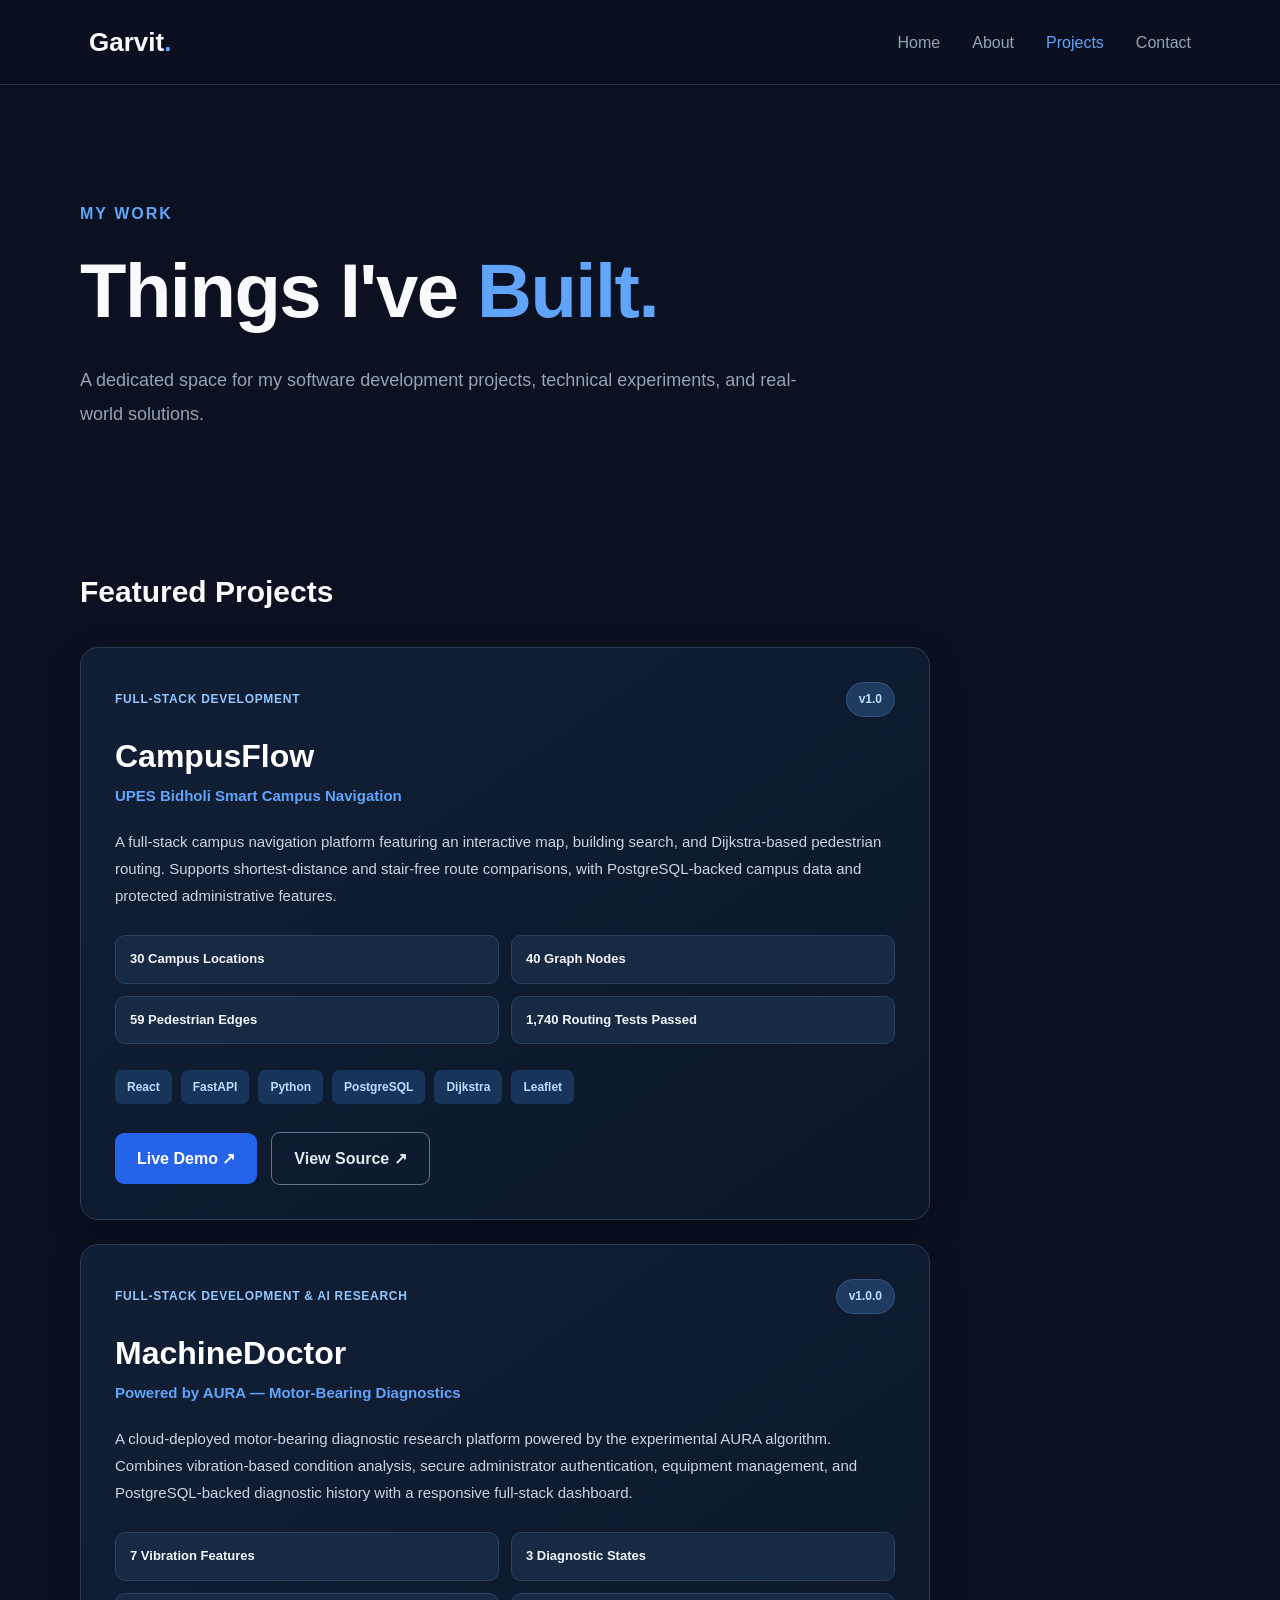
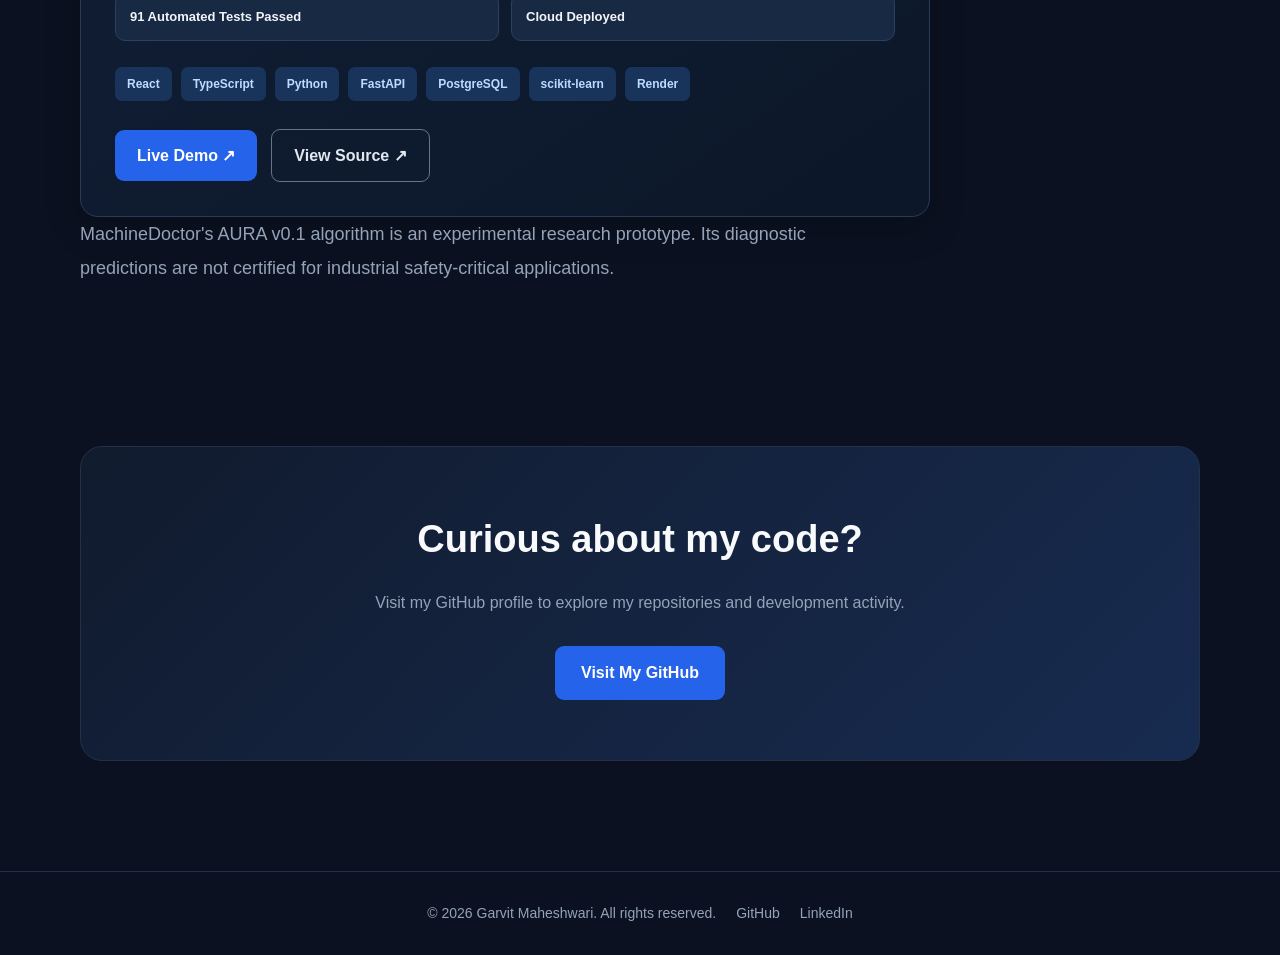
==== commit 61814e52: "Add MachineDoctor v1.0.0 to featured portfolio projects" ====
--- a/projects.html
+++ b/projects.html
@@ -6,13 +6,14 @@
     <meta name="viewport"
           content="width=device-width, initial-scale=1.0">
     <meta name="description"
-          content="Software development projects by Garvit Maheshwari.">
+          content="Explore software development and research projects by Garvit Maheshwari, including CampusFlow and MachineDoctor.">
 
     <title>Projects | Garvit Maheshwari</title>
 
     <link rel="stylesheet" href="./css/style.css">
     <script src="./js/script.js" defer></script>
 </head>
+
 <body>
 
     <!-- NAVIGATION -->
@@ -65,81 +66,160 @@
 
         </section>
 
-        <!-- PROJECTS SHOWCASE -->
-        
-<!-- PROJECTS SHOWCASE -->
-<section class="projects-section"
-         aria-labelledby="projects-heading">
-
-    <h2 id="projects-heading">Featured Projects</h2>
-
-    <div class="portfolio-project-grid">
-
-        <article class="portfolio-project-card">
-
-            <div class="portfolio-project-top">
-                <span class="portfolio-project-category">
-                    Full-Stack Development
-                </span>
-                <span class="portfolio-project-version">
-                    v1.0
-                </span>
+        <!-- FEATURED PROJECTS -->
+        <section class="projects-section"
+                 aria-labelledby="projects-heading">
+
+            <h2 id="projects-heading">
+                Featured Projects
+            </h2>
+
+            <div class="portfolio-project-grid">
+
+                <!-- PROJECT 1: CAMPUSFLOW -->
+                <article class="portfolio-project-card">
+
+                    <div class="portfolio-project-top">
+                        <span class="portfolio-project-category">
+                            Full-Stack Development
+                        </span>
+
+                        <span class="portfolio-project-version">
+                            v1.0
+                        </span>
+                    </div>
+
+                    <h3>CampusFlow</h3>
+
+                    <p class="portfolio-project-subtitle">
+                        UPES Bidholi Smart Campus Navigation
+                    </p>
+
+                    <p class="portfolio-project-description">
+                        A full-stack campus navigation platform
+                        featuring an interactive map, building
+                        search, and Dijkstra-based pedestrian
+                        routing. Supports shortest-distance and
+                        stair-free route comparisons, with
+                        PostgreSQL-backed campus data and
+                        protected administrative features.
+                    </p>
+
+                    <div class="portfolio-project-highlights">
+                        <span>30 Campus Locations</span>
+                        <span>40 Graph Nodes</span>
+                        <span>59 Pedestrian Edges</span>
+                        <span>1,740 Routing Tests Passed</span>
+                    </div>
+
+                    <div class="portfolio-project-tech">
+                        <span>React</span>
+                        <span>FastAPI</span>
+                        <span>Python</span>
+                        <span>PostgreSQL</span>
+                        <span>Dijkstra</span>
+                        <span>Leaflet</span>
+                    </div>
+
+                    <div class="portfolio-project-actions">
+
+                        <a href="https://garvit0709.github.io/CampusFlow/"
+                           class="btn btn-primary"
+                           target="_blank"
+                           rel="noopener noreferrer">
+                            Live Demo ↗
+                        </a>
+
+                        <a href="https://github.com/Garvit0709/CampusFlow"
+                           class="btn portfolio-project-secondary"
+                           target="_blank"
+                           rel="noopener noreferrer">
+                            View Source ↗
+                        </a>
+
+                    </div>
+
+                </article>
+
+                <!-- PROJECT 2: MACHINEDOCTOR -->
+                <article class="portfolio-project-card">
+
+                    <div class="portfolio-project-top">
+
+                        <span class="portfolio-project-category">
+                            Full-Stack Development &amp; AI Research
+                        </span>
+
+                        <span class="portfolio-project-version">
+                            v1.0.0
+                        </span>
+
+                    </div>
+
+                    <h3>MachineDoctor</h3>
+
+                    <p class="portfolio-project-subtitle">
+                        Powered by AURA — Motor-Bearing Diagnostics
+                    </p>
+
+                    <p class="portfolio-project-description">
+                        A cloud-deployed motor-bearing diagnostic
+                        research platform powered by the experimental
+                        AURA algorithm. Combines vibration-based
+                        condition analysis, secure administrator
+                        authentication, equipment management, and
+                        PostgreSQL-backed diagnostic history with
+                        a responsive full-stack dashboard.
+                    </p>
+
+                    <div class="portfolio-project-highlights">
+                        <span>7 Vibration Features</span>
+                        <span>3 Diagnostic States</span>
+                        <span>91 Automated Tests Passed</span>
+                        <span>Cloud Deployed</span>
+                    </div>
+
+                    <div class="portfolio-project-tech">
+                        <span>React</span>
+                        <span>TypeScript</span>
+                        <span>Python</span>
+                        <span>FastAPI</span>
+                        <span>PostgreSQL</span>
+                        <span>scikit-learn</span>
+                        <span>Render</span>
+                    </div>
+
+                    <div class="portfolio-project-actions">
+
+                        <a href="https://machinedoctor-zm4t.onrender.com/"
+                           class="btn btn-primary"
+                           target="_blank"
+                           rel="noopener noreferrer">
+                            Live Demo ↗
+                        </a>
+
+                        <a href="https://github.com/Garvit0709/MachineDoctor"
+                           class="btn portfolio-project-secondary"
+                           target="_blank"
+                           rel="noopener noreferrer">
+                            View Source ↗
+                        </a>
+
+                    </div>
+
+                </article>
+
             </div>
 
-            <h3>CampusFlow</h3>
-
-            <p class="portfolio-project-subtitle">
-                UPES Bidholi Smart Campus Navigation
+            <!-- RESEARCH DISCLAIMER -->
+            <p class="projects-description">
+                MachineDoctor's AURA v0.1 algorithm is an
+                experimental research prototype. Its diagnostic
+                predictions are not certified for industrial
+                safety-critical applications.
             </p>
 
-            <p class="portfolio-project-description">
-                A full-stack campus navigation platform
-                featuring an interactive map, building
-                search, and Dijkstra-based pedestrian
-                routing. Supports shortest-distance and
-                stair-free route comparisons, with
-                PostgreSQL-backed campus data and
-                protected administrative features.
-            </p>
-
-            <div class="portfolio-project-highlights">
-                <span>30 Campus Locations</span>
-                <span>40 Graph Nodes</span>
-                <span>59 Pedestrian Edges</span>
-                <span>1,740 Routing Tests Passed</span>
-            </div>
-
-            <div class="portfolio-project-tech">
-                <span>React</span>
-                <span>FastAPI</span>
-                <span>Python</span>
-                <span>PostgreSQL</span>
-                <span>Dijkstra</span>
-                <span>Leaflet</span>
-            </div>
-
-            <div class="portfolio-project-actions">
-                <a href="https://garvit0709.github.io/CampusFlow/"
-                   class="btn btn-primary"
-                   target="_blank"
-                   rel="noopener noreferrer">
-                    Live Demo ↗
-                </a>
-
-                <a href="https://github.com/Garvit0709/CampusFlow"
-                   class="btn portfolio-project-secondary"
-                   target="_blank"
-                   rel="noopener noreferrer">
-                    View Source ↗
-                </a>
-            </div>
-
-        </article>
-
-    </div>
-
-</section>
-
+        </section>
 
         <!-- GITHUB -->
         <section class="projects-github">
@@ -164,6 +244,7 @@
 
     <!-- FOOTER -->
     <footer class="site-footer">
+
         <p>
             &copy; 2026 Garvit Maheshwari.
             All rights reserved.
@@ -171,11 +252,16 @@
 
         <a href="https://github.com/Garvit0709"
            target="_blank"
-           rel="noopener noreferrer">GitHub</a>
+           rel="noopener noreferrer">
+            GitHub
+        </a>
 
         <a href="https://www.linkedin.com/in/garvit-maheshwari-7059ba31b"
            target="_blank"
-           rel="noopener noreferrer">LinkedIn</a>
+           rel="noopener noreferrer">
+            LinkedIn
+        </a>
+
     </footer>
 
 </body>
--- a/css/style.css
+++ b/css/style.css
@@ -1519,3 +1519,183 @@
         transition: none;
     }
 }
+
+/* ========================================
+   CAMPUSFLOW FEATURED PROJECT CARD
+   ======================================== */
+
+.projects-section {
+    padding: 50px 0 80px;
+}
+
+.projects-section > h2 {
+    font-size: 30px;
+    margin-bottom: 28px;
+    color: #f8fafc;
+}
+
+.portfolio-project-grid {
+    display: grid;
+    grid-template-columns: minmax(0, 850px);
+    gap: 24px;
+    width: 100%;
+}
+
+.portfolio-project-card {
+    box-sizing: border-box;
+    width: 100%;
+    padding: 34px;
+    background: linear-gradient(145deg, #111f36, #0c1729);
+    border: 1px solid #293b56;
+    border-radius: 18px;
+    box-shadow: 0 12px 36px rgba(0, 0, 0, 0.2);
+    color: #e2e8f0;
+    transition: transform 0.2s ease, border-color 0.2s ease;
+}
+
+.portfolio-project-card:hover {
+    transform: translateY(-3px);
+    border-color: #3b82f6;
+}
+
+.portfolio-project-top {
+    display: flex;
+    justify-content: space-between;
+    align-items: center;
+    flex-wrap: wrap;
+    gap: 12px;
+    margin-bottom: 20px;
+}
+
+.portfolio-project-category {
+    color: #93c5fd;
+    font-size: 12px;
+    font-weight: 700;
+    letter-spacing: 0.7px;
+    text-transform: uppercase;
+}
+
+.portfolio-project-version {
+    background: #1e3a5f;
+    color: #bfdbfe;
+    border: 1px solid #315680;
+    padding: 6px 12px;
+    border-radius: 20px;
+    font-size: 12px;
+    font-weight: 700;
+}
+
+.portfolio-project-card h3 {
+    font-size: 32px;
+    line-height: 1.2;
+    color: #ffffff;
+    margin: 0 0 8px;
+}
+
+.portfolio-project-subtitle {
+    font-size: 15px;
+    color: #60a5fa;
+    font-weight: 600;
+    margin: 0 0 20px;
+}
+
+.portfolio-project-description {
+    font-size: 15px;
+    line-height: 1.8;
+    color: #cbd5e1;
+    margin: 0 0 26px;
+}
+
+.portfolio-project-highlights {
+    display: grid;
+    grid-template-columns: repeat(2, minmax(0, 1fr));
+    gap: 12px;
+    margin-bottom: 26px;
+}
+
+.portfolio-project-highlights span {
+    display: flex;
+    align-items: center;
+    min-height: 48px;
+    padding: 12px 14px;
+    background: #182a43;
+    border: 1px solid #2b4160;
+    border-radius: 10px;
+    color: #f1f5f9;
+    font-size: 13px;
+    font-weight: 600;
+}
+
+.portfolio-project-tech {
+    display: flex;
+    flex-wrap: wrap;
+    gap: 9px;
+    margin-bottom: 28px;
+}
+
+.portfolio-project-tech span {
+    display: inline-flex;
+    padding: 7px 12px;
+    border-radius: 7px;
+    background: #18345b;
+    color: #bfdbfe;
+    font-size: 12px;
+    font-weight: 600;
+}
+
+.portfolio-project-actions {
+    display: flex;
+    flex-wrap: wrap;
+    align-items: center;
+    gap: 14px;
+}
+
+.portfolio-project-actions .btn {
+    display: inline-flex;
+    align-items: center;
+    justify-content: center;
+    min-height: 46px;
+    padding: 12px 22px;
+    text-decoration: none;
+    border-radius: 9px;
+    font-weight: 600;
+}
+
+.portfolio-project-secondary {
+    background: transparent;
+    border: 1px solid #64748b;
+    color: #e2e8f0;
+}
+
+.portfolio-project-secondary:hover {
+    background: #1e293b;
+    border-color: #93c5fd;
+}
+
+@media (max-width: 600px) {
+    .projects-section {
+        padding: 35px 0 60px;
+    }
+
+    .portfolio-project-card {
+        padding: 22px;
+    }
+
+    .portfolio-project-card h3 {
+        font-size: 27px;
+    }
+
+    .portfolio-project-highlights {
+        grid-template-columns: 1fr;
+    }
+
+    .portfolio-project-actions .btn {
+        width: 100%;
+    }
+}
+
+@media (prefers-reduced-motion: reduce) {
+    .portfolio-project-card {
+        transition: none;
+    }
+}
